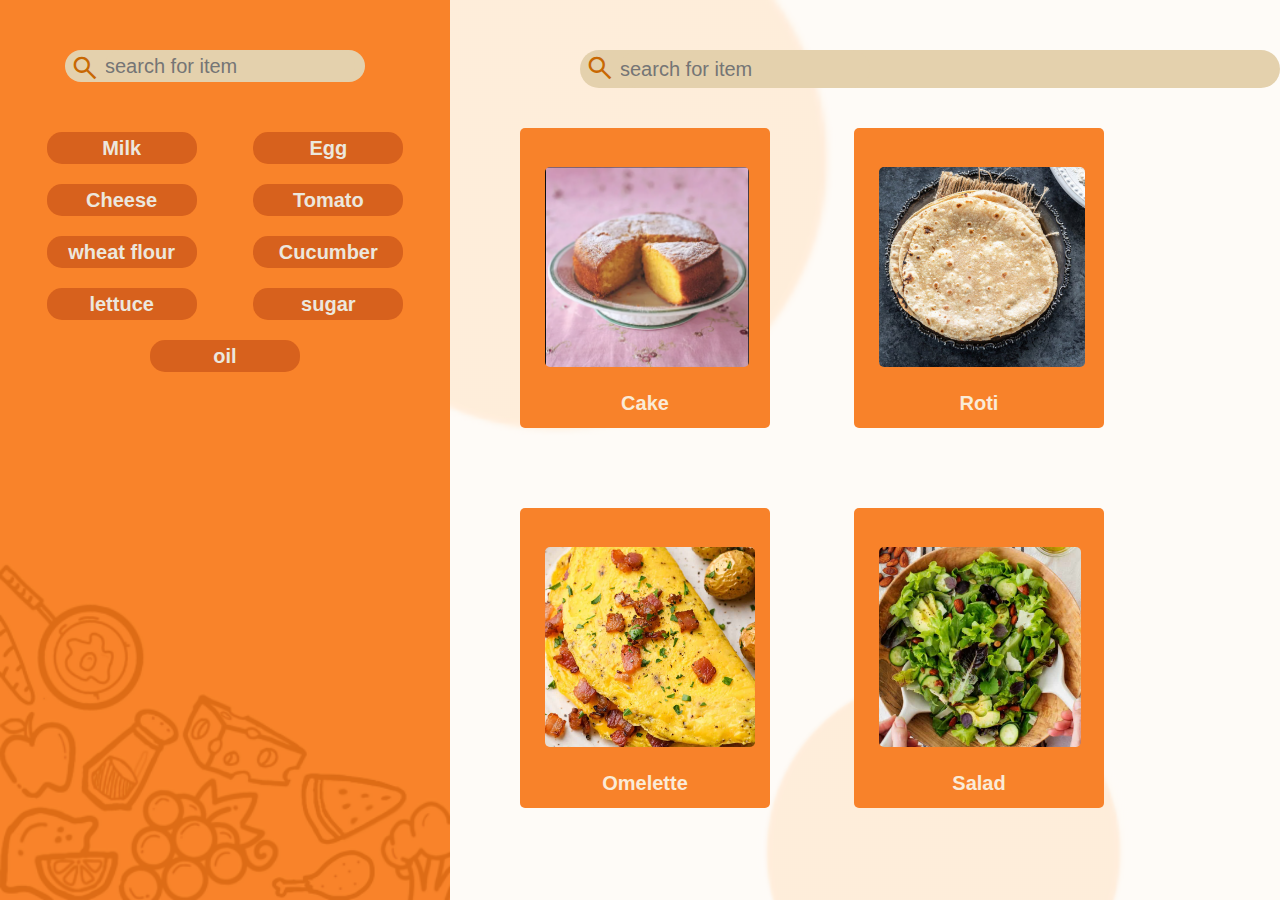
==== miniproject/index.html @ 23d28859 "Add files via upload" ====
<!DOCTYPE html>
<html lang="en">
<head>
  <meta charset="UTF-8">
  <meta name="viewport" content="width=device-width, initial-scale=1.0">
  <title>Recipe generator</title>
  <link rel="stylesheet" href="https://fonts.googleapis.com/css2?family=Material+Symbols+Outlined:opsz,wght,FILL,GRAD@20..48,100..700,0..1,-50..200" />
  <link rel="stylesheet" href="./styling.css">
</head>
<body>
  <div class="grid-container">
   <div class="left-item">
    <div class="search-div">
      <div class="search-icon">
        <span class="material-symbols-outlined">
          search
          </span>
      </div>
      <input type="search" class="searchbar"
       placeholder="search for item">
    </div>
    <div class="button-container">
      <button class="button">Milk</button>
      <button class="button">Egg</button>
      <button class="button">Cheese</button>
      <button class="button">Tomato</button>
      <button class="button">wheat flour</button>
      <button class="button">Cucumber</button>
      <button class="button">lettuce</button>
      <button class="button">sugar</button>
      <button class="button">oil</button>
      
    </div>
   </div>

   <div class="food-container">
    <div class="search_for_food">
        <div class="search-icon">
          <span class="material-symbols-outlined">
            search
            </span>
        </div>
        <input type="search" class="searchbar"
         placeholder="search for item">
      </div>
      <a href="cake.html">
    <button class="food_button">
        <div class="food_images"><image  src="assets/cake.png"></image></div>Cake
    </button></a>
    <a href="roti.html">    <button class="food_button"> <div class="food_images"><image  src="assets/roti.png"></image></div>Roti</button></a>
    <a href="omelette.html"><button class="food_button"> <div class="food_images"><image  src="assets/omelette.png"></image></div>Omelette</button></a>
    <a href="salad.html"> <button class="food_button"> <div class="food_images"><image  src="assets/salad.png"></image></div>Salad</button></a>
      </div>

  </div>

  
</body>
</html>
---- miniproject/styling.css ----
*{
    margin: 0;
    padding: 0;

}
.grid-container{
    display: grid;
    grid-template: 900px auto/450px auto;
    gap: 0;
    
}
.left-item{
    float: left;
    background-image: url(./assets/left\ image.png);
    background-size:cover;
    background-repeat: no-repeat;1
}
.search-div{
    display: flex;
    width: 300px;
    margin: 50px 0px 40px 65px;
    background-color: rgb(228, 209, 173);
    border-radius: 20px;
    height: 32px;
}
.searchbar{
    width: 250px;
    border-radius: 20px;
    border: none;
    background-color: rgb(228, 209, 173);
    font-size: 20px;
}
.search_for_food{
    margin-top:20px;
    margin-left:100px;    display:flex;

    width: 700px;
    border-radius: 20px;
   border:none;
   background-color: rgb(228, 209, 173); 
   font-size: 20px;
   align-items: centre;}  
.material-symbols-outlined{
    margin: 3px 5px;
    color: rgb(200, 104, 2);
    font-size: 30px;
    
}
.food_images{
    border-radius:15px;
    border-width:5px;
    border: rgb(248, 130, 42);
   padding:25px;
   height:200px;
   width:200px;
    display: flex;
}
.button-container{
    display: flex;
    flex-wrap: wrap;
    justify-content: space-evenly

}
img{
  border-radius:5px;
}
button{
    border-radius: 15px;
    font-size:20px;
    min-width: 150px;
    background-color: rgb(215, 97, 29);
    border:none;
    color: rgb(236, 231, 221);
    font-weight: 600;
    height:32px;
    margin: 10px 10px;
}

.food_button{
    margin:40px;
    border-radius: 5px;
    width: 250px;
    color:antiquewhite;
    background-color: rgb(248, 130, 42);
    border: none;
    height:300px;
}
.food-container{
    padding:30px;
    float:right;
background-image: url("assets/background.png");
    flex-wrap: wrap;
    justify-content: space-evenly
}
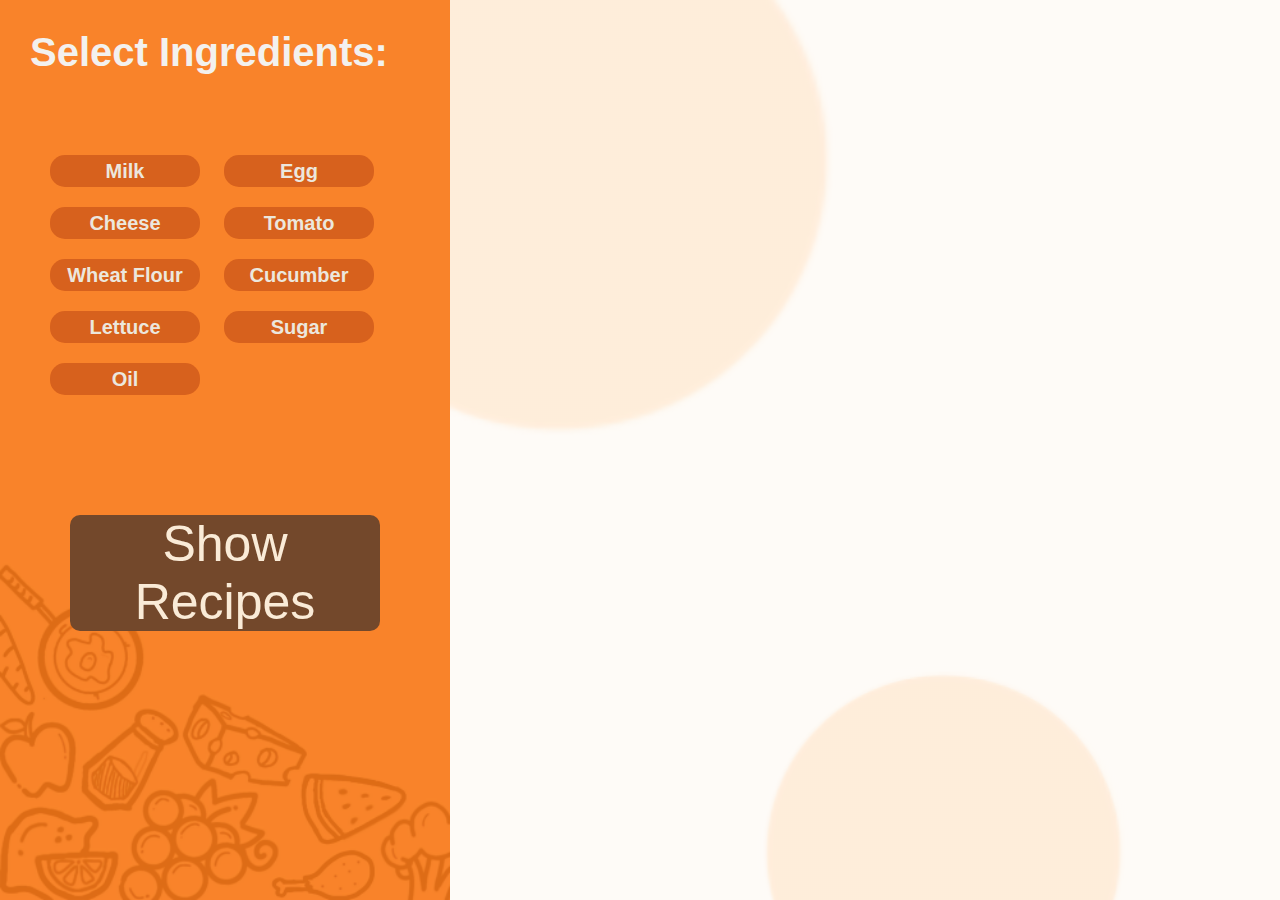
==== commit 26c776e4: "new changes with js" ====
--- a/miniproject/index.html
+++ b/miniproject/index.html
@@ -3,57 +3,94 @@
 <head>
   <meta charset="UTF-8">
   <meta name="viewport" content="width=device-width, initial-scale=1.0">
-  <title>Recipe generator</title>
+  <title>Recipe Generator</title>
   <link rel="stylesheet" href="https://fonts.googleapis.com/css2?family=Material+Symbols+Outlined:opsz,wght,FILL,GRAD@20..48,100..700,0..1,-50..200" />
   <link rel="stylesheet" href="./styling.css">
+
 </head>
 <body>
   <div class="grid-container">
-   <div class="left-item">
-    <div class="search-div">
-      <div class="search-icon">
-        <span class="material-symbols-outlined">
-          search
-          </span>
+    <div class="left-item">
+      <h3>Select Ingredients:</h3>
+      <div class="button-container">
+        <button class="ingredient-btn" data-ingredient="milk">Milk</button>
+        <button class="ingredient-btn" data-ingredient="egg">Egg</button>
+        <button class="ingredient-btn" data-ingredient="cheese">Cheese</button>
+        <button class="ingredient-btn" data-ingredient="tomato">Tomato</button>
+        <button class="ingredient-btn" data-ingredient="wheat flour">Wheat Flour</button>
+        <button class="ingredient-btn" data-ingredient="cucumber">Cucumber</button>
+        <button class="ingredient-btn" data-ingredient="lettuce">Lettuce</button>
+        <button class="ingredient-btn" data-ingredient="sugar">Sugar</button>
+        <button class="ingredient-btn" data-ingredient="oil">Oil</button>
       </div>
-      <input type="search" class="searchbar"
-       placeholder="search for item">
+      <div class="showrecipebutton"><button class="button" onclick="showRecipes()">Show Recipes</button></div>
     </div>
-    <div class="button-container">
-      <button class="button">Milk</button>
-      <button class="button">Egg</button>
-      <button class="button">Cheese</button>
-      <button class="button">Tomato</button>
-      <button class="button">wheat flour</button>
-      <button class="button">Cucumber</button>
-      <button class="button">lettuce</button>
-      <button class="button">sugar</button>
-      <button class="button">oil</button>
-      
-    </div>
-   </div>
-
-   <div class="food-container">
-    <div class="search_for_food">
-        <div class="search-icon">
-          <span class="material-symbols-outlined">
-            search
-            </span>
-        </div>
-        <input type="search" class="searchbar"
-         placeholder="search for item">
-      </div>
-      <a href="cake.html">
-    <button class="food_button">
-        <div class="food_images"><image  src="assets/cake.png"></image></div>Cake
-    </button></a>
-    <a href="roti.html">    <button class="food_button"> <div class="food_images"><image  src="assets/roti.png"></image></div>Roti</button></a>
-    <a href="omelette.html"><button class="food_button"> <div class="food_images"><image  src="assets/omelette.png"></image></div>Omelette</button></a>
-    <a href="salad.html"> <button class="food_button"> <div class="food_images"><image  src="assets/salad.png"></image></div>Salad</button></a>
-      </div>
-
+    
+  <div class="rightside"> <div id="recipe-results" class="food-container"></div> </div>
+ <!-- Recipes will appear here -->
+</div>
   </div>
 
-  
+   
+
+  <script>
+    let selectedIngredients = [];
+
+    // Toggle ingredient selection and add to array
+    function toggleIngredientSelection(ingredient) {
+      const index = selectedIngredients.indexOf(ingredient);
+      if (index > -1) {
+        selectedIngredients.splice(index, 1); // Remove ingredient if already selected
+      } else {
+        selectedIngredients.push(ingredient); // Add ingredient if not selected
+      }
+      console.log("Selected Ingredients: ", selectedIngredients);
+    }
+
+    // Show recipes based on selected ingredients
+    function showRecipes() {
+      const recipeContainer = document.getElementById('recipe-results');
+      let recipeResults = '';
+
+      if (selectedIngredients.length === 0) {
+        recipeResults = "<p class='error'>No ingredients selected. Please select some ingredients to see recipes.</p>";
+      } else {
+        recipeResults = `<h4>Recipes based on: ${selectedIngredients.join(", ")}</h3><ul>`;
+
+        // Example logic for showing recipes based on ingredients
+        if (selectedIngredients.includes("milk") || selectedIngredients.includes("egg")||selectedIngredients.includes("sugar")) {
+          recipeResults += "<a href='cake.html'> <button class='food_button'> <div class='food_images'><image  src='assets/cake.png'></image></div>cake</button></a>";
+        }
+        if (selectedIngredients.includes("lettuce") || selectedIngredients.includes("tomato")|| selectedIngredients.includes("cucumber")) {
+          recipeResults += " <a href='salad.html'> <button class='food_button'> <div class='food_images'><image  src='assets/salad.png'></image></div>Salad</button></a>";
+        }
+        if (selectedIngredients.includes("egg") || selectedIngredients.includes("oil")) {
+          recipeResults += " <a href='omelette.html'><button class='food_button'> <div class='food_images'><image  src='assets/omelette.png'></image></div>Omelette</button></a>";
+        }
+        if (selectedIngredients.includes("wheat flour") || selectedIngredients.includes("oil")) {
+  recipeResults += "<a href='roti.html'><button class='food_button'><div class='food_images'><img src='assets/roti.png' alt='Roti'></div>Roti</button></a>";
+}
+
+        recipeResults += "</ul>";
+      }
+
+      recipeContainer.innerHTML = recipeResults;
+    }
+
+    // Add event listeners to all ingredient buttons
+    document.querySelectorAll('.ingredient-btn').forEach(button => {
+      button.addEventListener('click', function () {
+        const ingredient = this.getAttribute('data-ingredient');
+        toggleIngredientSelection(ingredient);
+        this.classList.toggle('selected'); // Visually indicate selection
+      });
+    });
+  </script>
+  <style>
+    .selected{
+    background-color: seagreen;
+}
+
+  </style>
 </body>
-</html>+</html>
--- a/miniproject/styling.css
+++ b/miniproject/styling.css
@@ -1,21 +1,24 @@
-*{
+* {
     margin: 0;
     padding: 0;
 
 }
-.grid-container{
+
+.grid-container {
     display: grid;
     grid-template: 900px auto/450px auto;
     gap: 0;
-    
+
 }
-.left-item{
+
+.left-item {
     float: left;
     background-image: url(./assets/left\ image.png);
-    background-size:cover;
-    background-repeat: no-repeat;1
+    background-size: cover;
+    background-repeat: no-repeat;
 }
-.search-div{
+
+.search-div {
     display: flex;
     width: 300px;
     margin: 50px 0px 40px 65px;
@@ -23,72 +26,120 @@
     border-radius: 20px;
     height: 32px;
 }
-.searchbar{
+
+.searchbar {
     width: 250px;
     border-radius: 20px;
     border: none;
     background-color: rgb(228, 209, 173);
     font-size: 20px;
 }
-.search_for_food{
-    margin-top:20px;
-    margin-left:100px;    display:flex;
+
+.search_for_food {
+    margin-top: 20px;
+    margin-left: 100px;
+    display: flex;
 
     width: 700px;
     border-radius: 20px;
-   border:none;
-   background-color: rgb(228, 209, 173); 
-   font-size: 20px;
-   align-items: centre;}  
-.material-symbols-outlined{
+    border: none;
+    background-color: rgb(228, 209, 173);
+    font-size: 20px;
+    align-items: centre;
+}
+
+.material-symbols-outlined {
     margin: 3px 5px;
     color: rgb(200, 104, 2);
     font-size: 30px;
-    
+
 }
-.food_images{
-    border-radius:15px;
-    border-width:5px;
+
+.food_images {
+    border-radius: 15px;
+    border-width: 5px;
     border: rgb(248, 130, 42);
-   padding:25px;
-   height:200px;
-   width:200px;
+    padding: 25px;
+    height: 200px;
+    width: 200px;
     display: flex;
 }
-.button-container{
-    display: flex;
+
+.button-container {
+    padding:40px;
+    padding-bottom:-40px;
     flex-wrap: wrap;
     justify-content: space-evenly
+}
 
+img {
+    border-radius: 5px;
 }
-img{
-  border-radius:5px;
-}
-button{
+
+.ingredient-btn {
     border-radius: 15px;
-    font-size:20px;
+    font-size: 20px;
     min-width: 150px;
     background-color: rgb(215, 97, 29);
-    border:none;
+    border: none;
     color: rgb(236, 231, 221);
     font-weight: 600;
-    height:32px;
+    height: 32px;
     margin: 10px 10px;
 }
 
-.food_button{
-    margin:40px;
+.food_button {
+    margin: 40px;
     border-radius: 5px;
     width: 250px;
-    color:antiquewhite;
+    color: antiquewhite;
     background-color: rgb(248, 130, 42);
     border: none;
-    height:300px;
+    height: 300px;
 }
-.food-container{
-    padding:30px;
+.rightside{
     float:right;
-background-image: url("assets/background.png");
-    flex-wrap: wrap;
-    justify-content: space-evenly
+    background-image: url("assets/background.png");
+    
 }
+.food-container {
+    padding: 30px;
+    display:grid;
+    justify-content: space-evenly;
+}
+
+.selected {
+    background-color: seagreen;
+}
+
+.error {
+    display: flex;
+    font-size: 20px;
+    text-align: center;
+    color: rgb(248, 130, 42);
+}
+h3{ margin:30px;
+    justify-content: center;
+    font-family: Arial, Helvetica, sans-serif;
+    color: rgb(243, 241, 238);
+    font-size: 40px;
+}
+h4{
+    margin:30px;
+    justify-content: center;
+    font-family: Arial, Helvetica, sans-serif;
+    color: rgb(229, 97, 14);
+    font-size: 30px; 
+}
+.button{
+    border:none;
+    border-radius: 10px;;
+    margin: 30px;
+    background-color:  rgb(115, 72, 43);
+    color:antiquewhite;
+    font-size:50px;
+
+}
+.showrecipebutton{
+    margin:40px;
+}